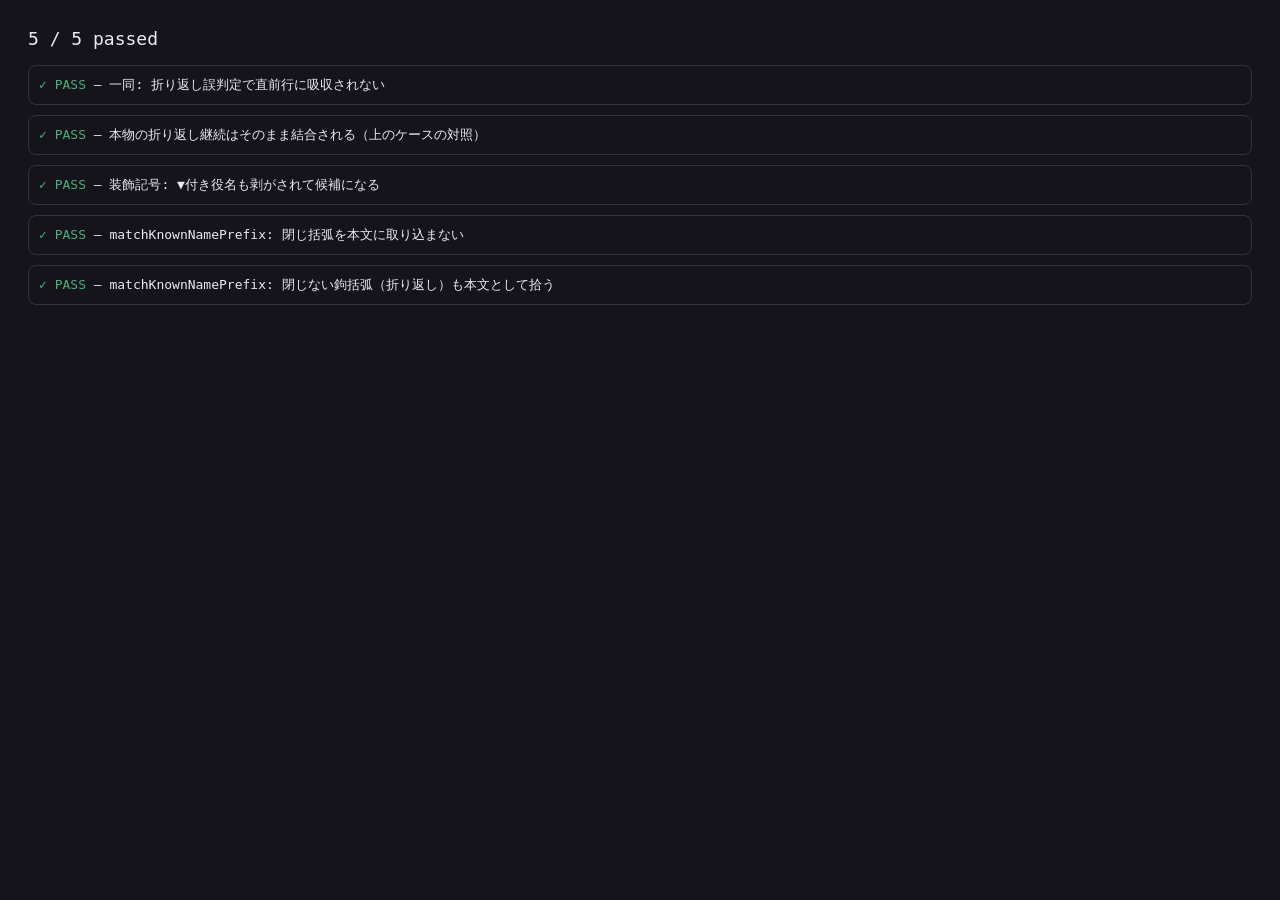
==== scripts/parser-tests.html @ 09125e83 "Add a browser-based regression suite for parser.js's classification rules No test framework exists i" ====
<!doctype html>
<!--
  Regression tests for js/parser.js's classification rules — dev tool only,
  not linked from index.html and not part of the shipped app. There's no
  build/test framework in this project (see DESIGN.md's "ビルドしない"
  decision), so this runs directly in the browser against the real module.

  Open via the preview server, e.g. http://localhost:8765/scripts/parser-tests.html

  Add a case here whenever a 要確認 misclassification gets fixed, so the
  next rule change can be checked against every previously-fixed case in
  one pass instead of re-testing each by hand.
-->
<html lang="ja">
<head>
  <meta charset="UTF-8" />
  <title>parser.js regression tests</title>
  <style>
    body { font-family: monospace; background: #15141a; color: #ece9f2; padding: 20px; }
    .pass { color: #4caf7d; }
    .fail { color: #d9604a; }
    .case { margin-bottom: 10px; padding: 10px; border: 1px solid #34313f; border-radius: 8px; }
    .error { color: #d9a441; white-space: pre-wrap; margin-top: 6px; }
    #summary { font-size: 18px; margin-bottom: 16px; }
  </style>
</head>
<body>
  <div id="summary">running…</div>
  <div id="results"></div>

  <script type="module">
    import * as parser from '../js/parser.js';

    const tests = [];
    function test(name, fn) { tests.push({ name, fn }); }

    function assertEqual(actual, expected, msg) {
      const a = JSON.stringify(actual);
      const e = JSON.stringify(expected);
      if (a !== e) throw new Error(`${msg ? msg + ': ' : ''}expected ${e}, got ${a}`);
    }

    function makeRoles(names) {
      return names.map((name, i) => ({ id: `r${i}`, name, aliases: [] }));
    }
    function blockSummary(b, roles) {
      const roleMap = new Map(roles.map((r) => [r.id, r.name]));
      return {
        type: b.type,
        text: b.text,
        role: b.roleIds ? b.roleIds.map((id) => roleMap.get(id)).join('・') : undefined,
      };
    }

    // --- regression cases ---------------------------------------------

    test('一同: 折り返し誤判定で直前行に吸収されない', () => {
      const roles = makeRoles(['太郎']);
      const knownNames = new Map([['一同', true]]);
      const pages = [{ pageNumber: 1, lines: [
        { text: '太郎：おまえら、道草食ってないで帰れ' },
        { text: '一同　（口々に）はい', lineRole: 'continuation' },
      ] }];
      const blocks = parser.classifyScript(pages, roles, { knownNames });
      assertEqual(blocks.length, 2, 'block count');
      assertEqual(blockSummary(blocks[0], roles), { type: 'line', text: 'おまえら、道草食ってないで帰れ', role: '太郎' });
      assertEqual(blocks[1].type, 'unknown', 'second block type');
      assertEqual(blocks[1].suggestedRoleName, '一同', 'suggestion');
    });

    test('本物の折り返し継続はそのまま結合される（上のケースの対照）', () => {
      const roles = makeRoles(['太郎']);
      const pages = [{ pageNumber: 1, lines: [
        { text: '太郎：長いセリフがここから始まって' },
        { text: 'そのまま次の列に折り返しただけの続き', lineRole: 'continuation' },
      ] }];
      const blocks = parser.classifyScript(pages, roles, {});
      assertEqual(blocks.length, 1, 'block count');
      assertEqual(blocks[0].text, '長いセリフがここから始まってそのまま次の列に折り返しただけの続き');
    });

    test('装飾記号: ▼付き役名も剥がされて候補になる', () => {
      const pages = [{ pageNumber: 1, lines: [
        { text: '▼太郎 おはよう' },
        { text: '▼太郎 今日はいい天気だ' },
      ] }];
      const { candidates } = parser.extractRoleCandidates(pages, [], {});
      const names = candidates.map((c) => c.name);
      if (!names.includes('太郎')) throw new Error('expected 太郎 candidate, got ' + JSON.stringify(names));
      if (names.includes('▼太郎')) throw new Error('unexpected ▼太郎 leaking through undecorated');
    });

    test('matchKnownNamePrefix: 閉じ括弧を本文に取り込まない', () => {
      const knownNames = new Map([['受付', false]]);
      const res = parser.matchKnownNamePrefix('受付「いらっしゃいませ」', knownNames);
      assertEqual(res, { name: '受付', body: 'いらっしゃいませ' });
    });

    test('matchKnownNamePrefix: 閉じない鉤括弧（折り返し）も本文として拾う', () => {
      const knownNames = new Map([['受付', false]]);
      const res = parser.matchKnownNamePrefix('受付「いらっしゃいま', knownNames);
      assertEqual(res, { name: '受付', body: 'いらっしゃいま' });
    });

    // --- runner ----------------------------------------------------------

    const resultsEl = document.getElementById('results');
    let passCount = 0;
    for (const { name, fn } of tests) {
      const div = document.createElement('div');
      div.className = 'case';
      try {
        fn();
        passCount++;
        div.innerHTML = `<span class="pass">✓ PASS</span> — ${name}`;
      } catch (e) {
        div.innerHTML = `<span class="fail">✗ FAIL</span> — ${name}<div class="error">${e.message}</div>`;
      }
      resultsEl.appendChild(div);
    }
    document.getElementById('summary').textContent = `${passCount} / ${tests.length} passed`;
  </script>
</body>
</html>
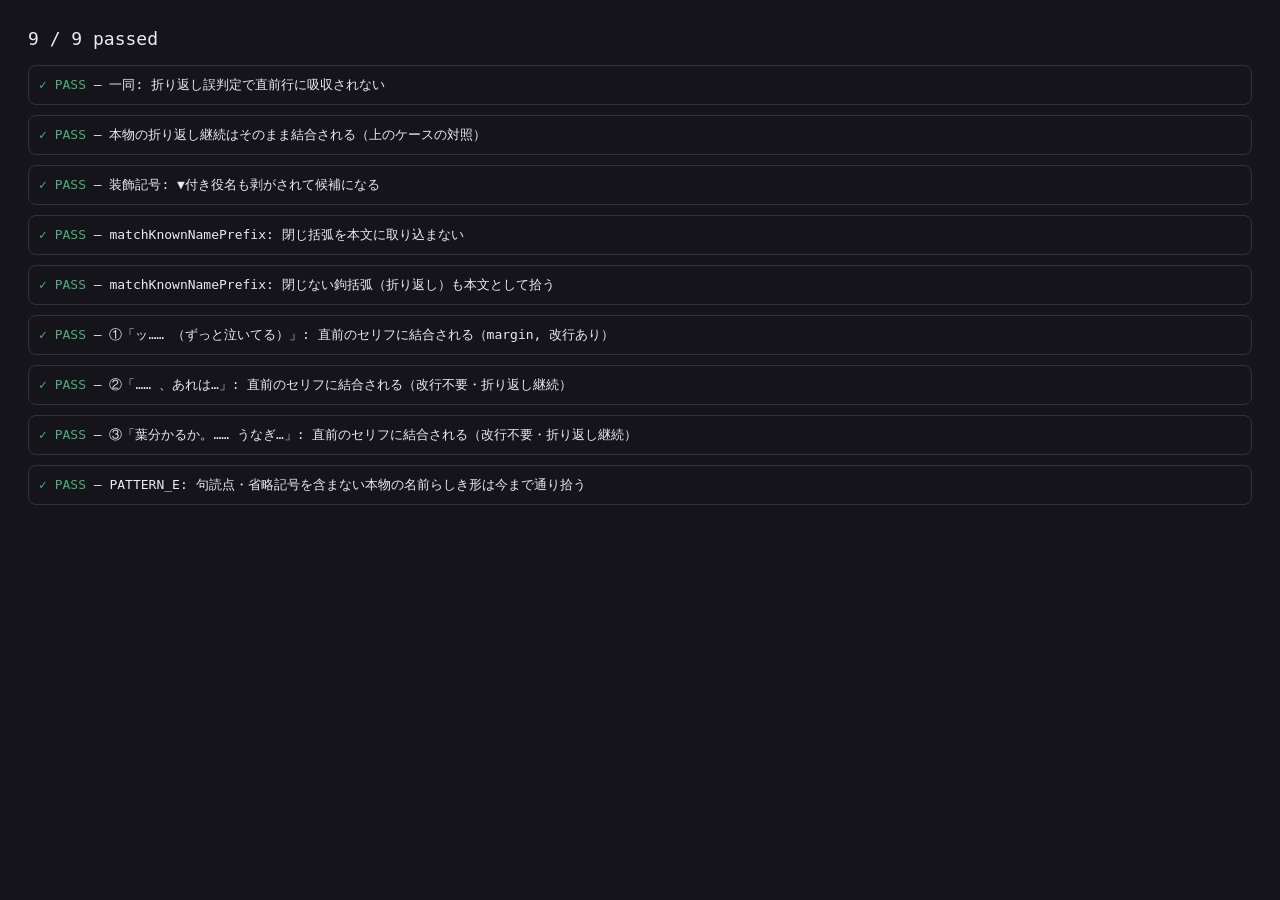
==== commit 5c60486c: "Stop ellipsis-heavy dialogue from blocking auto-fold as a false speaker tag PATTERN_E (役名␣本文, the ba" ====
--- a/scripts/parser-tests.html
+++ b/scripts/parser-tests.html
@@ -102,6 +102,51 @@
       assertEqual(res, { name: '受付', body: 'いらっしゃいま' });
     });
 
+    // PATTERN_E（役名␣本文）が省略記号・句点混じりの言いよどみを役名と誤認し、
+    // 地の文への自動結合を止めていた3件（ユーザー報告）。
+    test('①「ッ…… （ずっと泣いてる）」: 直前のセリフに結合される（margin, 改行あり）', () => {
+      const roles = makeRoles(['太郎']);
+      const pages = [{ pageNumber: 1, lines: [
+        { text: '太郎：もう、やめてくれよ' },
+        { text: 'ッ…… （ずっと泣いてる）' },
+      ] }];
+      const blocks = parser.classifyScript(pages, roles, {});
+      assertEqual(blocks.length, 1, 'block count');
+      assertEqual(blocks[0].text, 'もう、やめてくれよ\nッ…… （ずっと泣いてる）');
+    });
+
+    test('②「…… 、あれは…」: 直前のセリフに結合される（改行不要・折り返し継続）', () => {
+      const roles = makeRoles(['太郎']);
+      const pages = [{ pageNumber: 1, lines: [
+        { text: '太郎：あの人は誰なんだろう' },
+        { text: '…… 、あれはどう見ても宗教関係のかたがただよ。巨人のスカウトではないよ', lineRole: 'continuation' },
+      ] }];
+      const blocks = parser.classifyScript(pages, roles, {});
+      assertEqual(blocks.length, 1, 'block count');
+      assertEqual(blocks[0].text, 'あの人は誰なんだろう…… 、あれはどう見ても宗教関係のかたがただよ。巨人のスカウトではないよ');
+    });
+
+    test('③「葉分かるか。…… うなぎ…」: 直前のセリフに結合される（改行不要・折り返し継続）', () => {
+      const roles = makeRoles(['太郎']);
+      const pages = [{ pageNumber: 1, lines: [
+        { text: '太郎：この言' },
+        { text: '葉分かるか。…… うなぎ、うまい。刺身、うまい。焼肉、うまい。でも、こういうものだって、うまい', lineRole: 'continuation' },
+      ] }];
+      const blocks = parser.classifyScript(pages, roles, {});
+      assertEqual(blocks.length, 1, 'block count');
+      assertEqual(blocks[0].text, 'この言葉分かるか。…… うなぎ、うまい。刺身、うまい。焼肉、うまい。でも、こういうものだって、うまい');
+    });
+
+    test('PATTERN_E: 句読点・省略記号を含まない本物の名前らしき形は今まで通り拾う', () => {
+      const pages = [{ pageNumber: 1, lines: [
+        { text: '花子 おはよう' },
+        { text: '花子 今日はいい天気だね' },
+      ] }];
+      const { candidates } = parser.extractRoleCandidates(pages, [], {});
+      const names = candidates.map((c) => c.name);
+      if (!names.includes('花子')) throw new Error('expected 花子 candidate, got ' + JSON.stringify(names));
+    });
+
     // --- runner ----------------------------------------------------------
 
     const resultsEl = document.getElementById('results');
